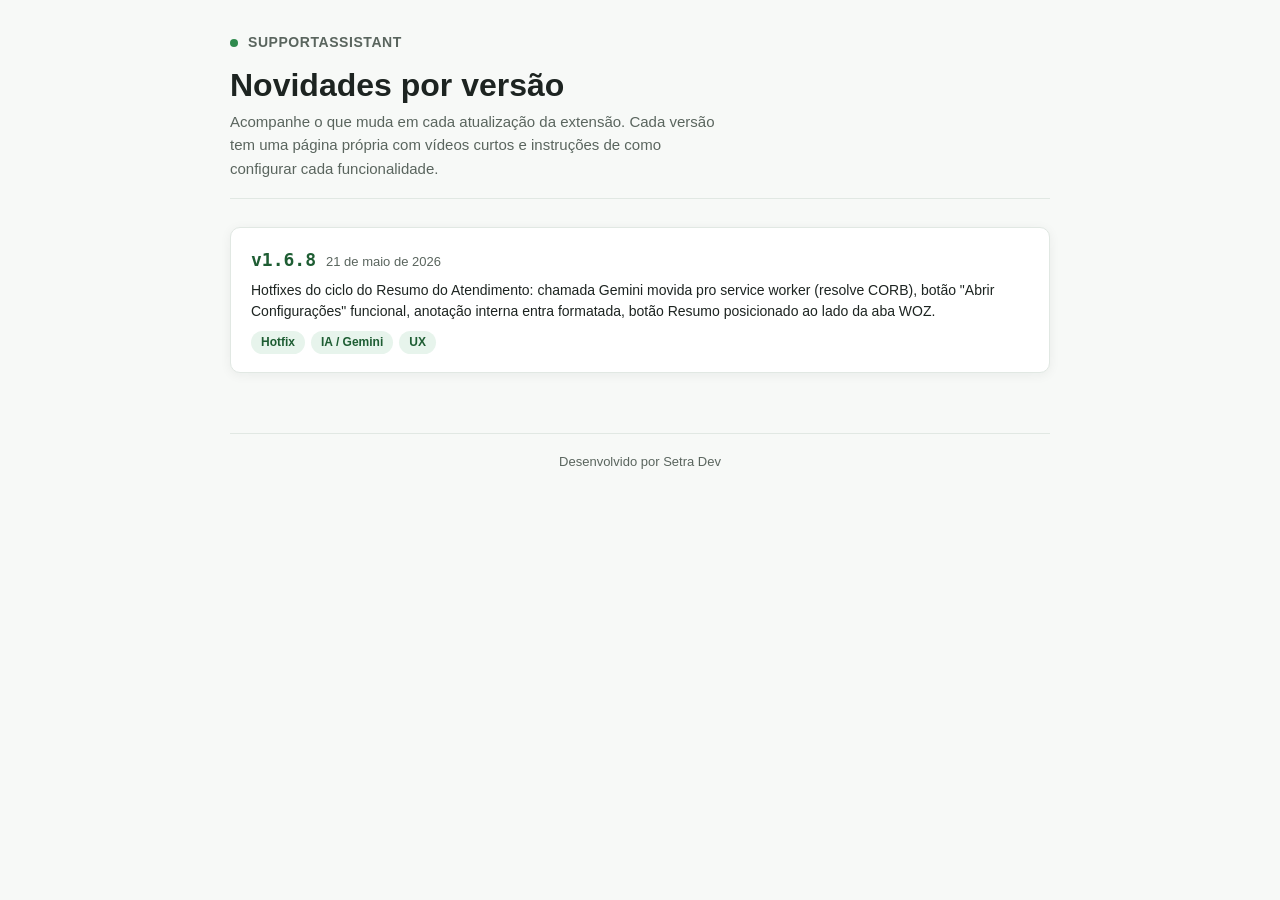
==== index.html @ e741cc5a "Scaffold inicial do site de novidades + pagina da v1.6.8 - index.html: lista de versoes publicadas, " ====
<!DOCTYPE html>
<html lang="pt-BR">
<head>
    <meta charset="UTF-8">
    <meta name="viewport" content="width=device-width, initial-scale=1.0">
    <title>SupportAssistant: Novidades</title>
    <meta name="description" content="Veja as novidades de cada versão do SupportAssistant, com vídeos explicativos das funcionalidades.">
    <link rel="stylesheet" href="assets/style.css">
</head>
<body>
    <main class="wrap">
        <header class="site-header">
            <div class="brand"><span class="dot"></span> SupportAssistant</div>
            <h1>Novidades por versão</h1>
            <p class="lead">Acompanhe o que muda em cada atualização da extensão. Cada versão tem uma página própria com vídeos curtos e instruções de como configurar cada funcionalidade.</p>
        </header>

        <section class="versions">

            <a class="version-card" href="v1.6.8/">
                <div class="v-row">
                    <span class="v-num">v1.6.8</span>
                    <span class="v-date">21 de maio de 2026</span>
                </div>
                <p class="v-summary">Hotfixes do ciclo do Resumo do Atendimento: chamada Gemini movida pro service worker (resolve CORB), botão "Abrir Configurações" funcional, anotação interna entra formatada, botão Resumo posicionado ao lado da aba WOZ.</p>
                <div class="v-tags">
                    <span class="v-tag">Hotfix</span>
                    <span class="v-tag">IA / Gemini</span>
                    <span class="v-tag">UX</span>
                </div>
            </a>

        </section>

        <footer class="site-footer">
            Desenvolvido por <a href="https://setradev.com" target="_blank" rel="noopener">Setra Dev</a>
        </footer>
    </main>
</body>
</html>
---- assets/style.css ----
/* SupportAssistant Novidades - identidade Setra Dev
   Limpo, mobile-first, verde como acento (alinhado com tema da extensão).
*/

:root {
    --bg: #f7f9f7;
    --bg-card: #ffffff;
    --fg: #1d2421;
    --fg-muted: #5a655e;
    --border: #e1e8e3;
    --accent: #2f8a4d;
    --accent-soft: #e7f4ec;
    --accent-deep: #1e5d33;
    --shadow: 0 2px 12px rgba(20, 40, 30, 0.06);
    --radius: 10px;
    --maxw: 860px;
    --font: -apple-system, BlinkMacSystemFont, "Segoe UI", Inter, Roboto, sans-serif;
    --mono: ui-monospace, "SF Mono", "Cascadia Mono", Consolas, monospace;
}

* { box-sizing: border-box; }

html, body {
    margin: 0;
    padding: 0;
    background: var(--bg);
    color: var(--fg);
    font-family: var(--font);
    font-size: 16px;
    line-height: 1.55;
    -webkit-font-smoothing: antialiased;
}

a { color: var(--accent-deep); text-decoration: none; }
a:hover { color: var(--accent); text-decoration: underline; }

/* ─── Layout ─────────────────────────────────────────────────────────── */
.wrap {
    max-width: var(--maxw);
    margin: 0 auto;
    padding: 32px 20px 80px;
}

.site-header {
    margin-bottom: 28px;
    padding-bottom: 18px;
    border-bottom: 1px solid var(--border);
}
.site-header .brand {
    display: flex;
    align-items: center;
    gap: 10px;
    font-weight: 700;
    font-size: 14px;
    color: var(--fg-muted);
    letter-spacing: 0.04em;
    text-transform: uppercase;
}
.site-header .brand .dot {
    width: 8px; height: 8px;
    background: var(--accent);
    border-radius: 50%;
}
.site-header h1 {
    margin: 12px 0 6px;
    font-size: 32px;
    line-height: 1.2;
    font-weight: 700;
}
.site-header p.lead {
    margin: 0;
    color: var(--fg-muted);
    font-size: 15px;
    max-width: 60ch;
}

/* ─── Lista de versões (index.html) ──────────────────────────────────── */
.versions {
    display: grid;
    gap: 14px;
}
.version-card {
    display: block;
    padding: 18px 20px;
    background: var(--bg-card);
    border: 1px solid var(--border);
    border-radius: var(--radius);
    box-shadow: var(--shadow);
    transition: transform 0.12s ease, border-color 0.12s ease;
}
.version-card:hover {
    text-decoration: none;
    border-color: var(--accent);
    transform: translateY(-1px);
}
.version-card .v-row {
    display: flex;
    align-items: baseline;
    gap: 10px;
    flex-wrap: wrap;
}
.version-card .v-num {
    font-family: var(--mono);
    font-size: 18px;
    font-weight: 700;
    color: var(--accent-deep);
}
.version-card .v-date {
    color: var(--fg-muted);
    font-size: 13px;
}
.version-card .v-summary {
    margin: 6px 0 0;
    color: var(--fg);
    font-size: 14px;
}
.version-card .v-tags {
    margin-top: 8px;
    display: flex;
    gap: 6px;
    flex-wrap: wrap;
}
.version-card .v-tag {
    background: var(--accent-soft);
    color: var(--accent-deep);
    border-radius: 999px;
    padding: 2px 10px;
    font-size: 12px;
    font-weight: 600;
}

/* ─── Página de versão ───────────────────────────────────────────────── */
.back-link {
    display: inline-flex;
    align-items: center;
    gap: 6px;
    font-size: 14px;
    margin-bottom: 18px;
    color: var(--fg-muted);
}
.back-link:hover { color: var(--accent); text-decoration: none; }

.version-meta {
    display: flex;
    align-items: baseline;
    gap: 12px;
    flex-wrap: wrap;
    margin-bottom: 6px;
}
.version-meta .v-num-big {
    font-family: var(--mono);
    font-size: 28px;
    font-weight: 700;
    color: var(--accent-deep);
}
.version-meta .v-date-big {
    color: var(--fg-muted);
    font-size: 14px;
}

.intro {
    background: var(--accent-soft);
    border-left: 3px solid var(--accent);
    padding: 14px 16px;
    border-radius: 0 var(--radius) var(--radius) 0;
    margin: 18px 0 36px;
    color: var(--fg);
    font-size: 15px;
}

/* ─── Features ───────────────────────────────────────────────────────── */
.feature {
    background: var(--bg-card);
    border: 1px solid var(--border);
    border-radius: var(--radius);
    box-shadow: var(--shadow);
    padding: 24px;
    margin-bottom: 24px;
}
.feature h2 {
    margin: 0 0 4px;
    font-size: 20px;
    display: flex;
    align-items: center;
    gap: 10px;
}
.feature h2 .icon {
    font-size: 24px;
    line-height: 1;
}
.feature .feature-sub {
    margin: 0 0 16px;
    color: var(--fg-muted);
    font-size: 14px;
}

.feature .video-wrap {
    margin: 16px 0;
    border-radius: var(--radius);
    overflow: hidden;
    background: #0e1411;
    border: 1px solid var(--border);
    position: relative;
}
.feature video {
    display: block;
    width: 100%;
    height: auto;
    background: #0e1411;
}
.feature .video-placeholder {
    aspect-ratio: 16 / 9;
    display: flex;
    align-items: center;
    justify-content: center;
    flex-direction: column;
    color: #b6c3bb;
    font-size: 14px;
    text-align: center;
    padding: 20px;
    background: linear-gradient(135deg, #1a221d, #0e1411);
}
.feature .video-placeholder .ph-icon {
    font-size: 38px;
    margin-bottom: 8px;
    opacity: 0.7;
}

.howto {
    margin-top: 16px;
    padding: 14px 16px;
    background: #f3f6f4;
    border-radius: 8px;
    border: 1px solid var(--border);
}
.howto h3 {
    margin: 0 0 6px;
    font-size: 13px;
    font-weight: 700;
    color: var(--fg-muted);
    text-transform: uppercase;
    letter-spacing: 0.04em;
}
.howto ol, .howto ul {
    margin: 6px 0;
    padding-left: 22px;
}
.howto li {
    margin-bottom: 4px;
    font-size: 14px;
}
.howto code {
    background: #e1e8e3;
    color: var(--accent-deep);
    padding: 1px 6px;
    border-radius: 4px;
    font-family: var(--mono);
    font-size: 13px;
}

.site-footer {
    margin-top: 60px;
    padding-top: 18px;
    border-top: 1px solid var(--border);
    color: var(--fg-muted);
    font-size: 13px;
    text-align: center;
}
.site-footer a { color: var(--fg-muted); }

/* ─── Mobile ─────────────────────────────────────────────────────────── */
@media (max-width: 600px) {
    .wrap { padding: 24px 16px 60px; }
    .site-header h1 { font-size: 26px; }
    .feature { padding: 18px; }
    .feature h2 { font-size: 18px; }
    .version-meta .v-num-big { font-size: 22px; }
}
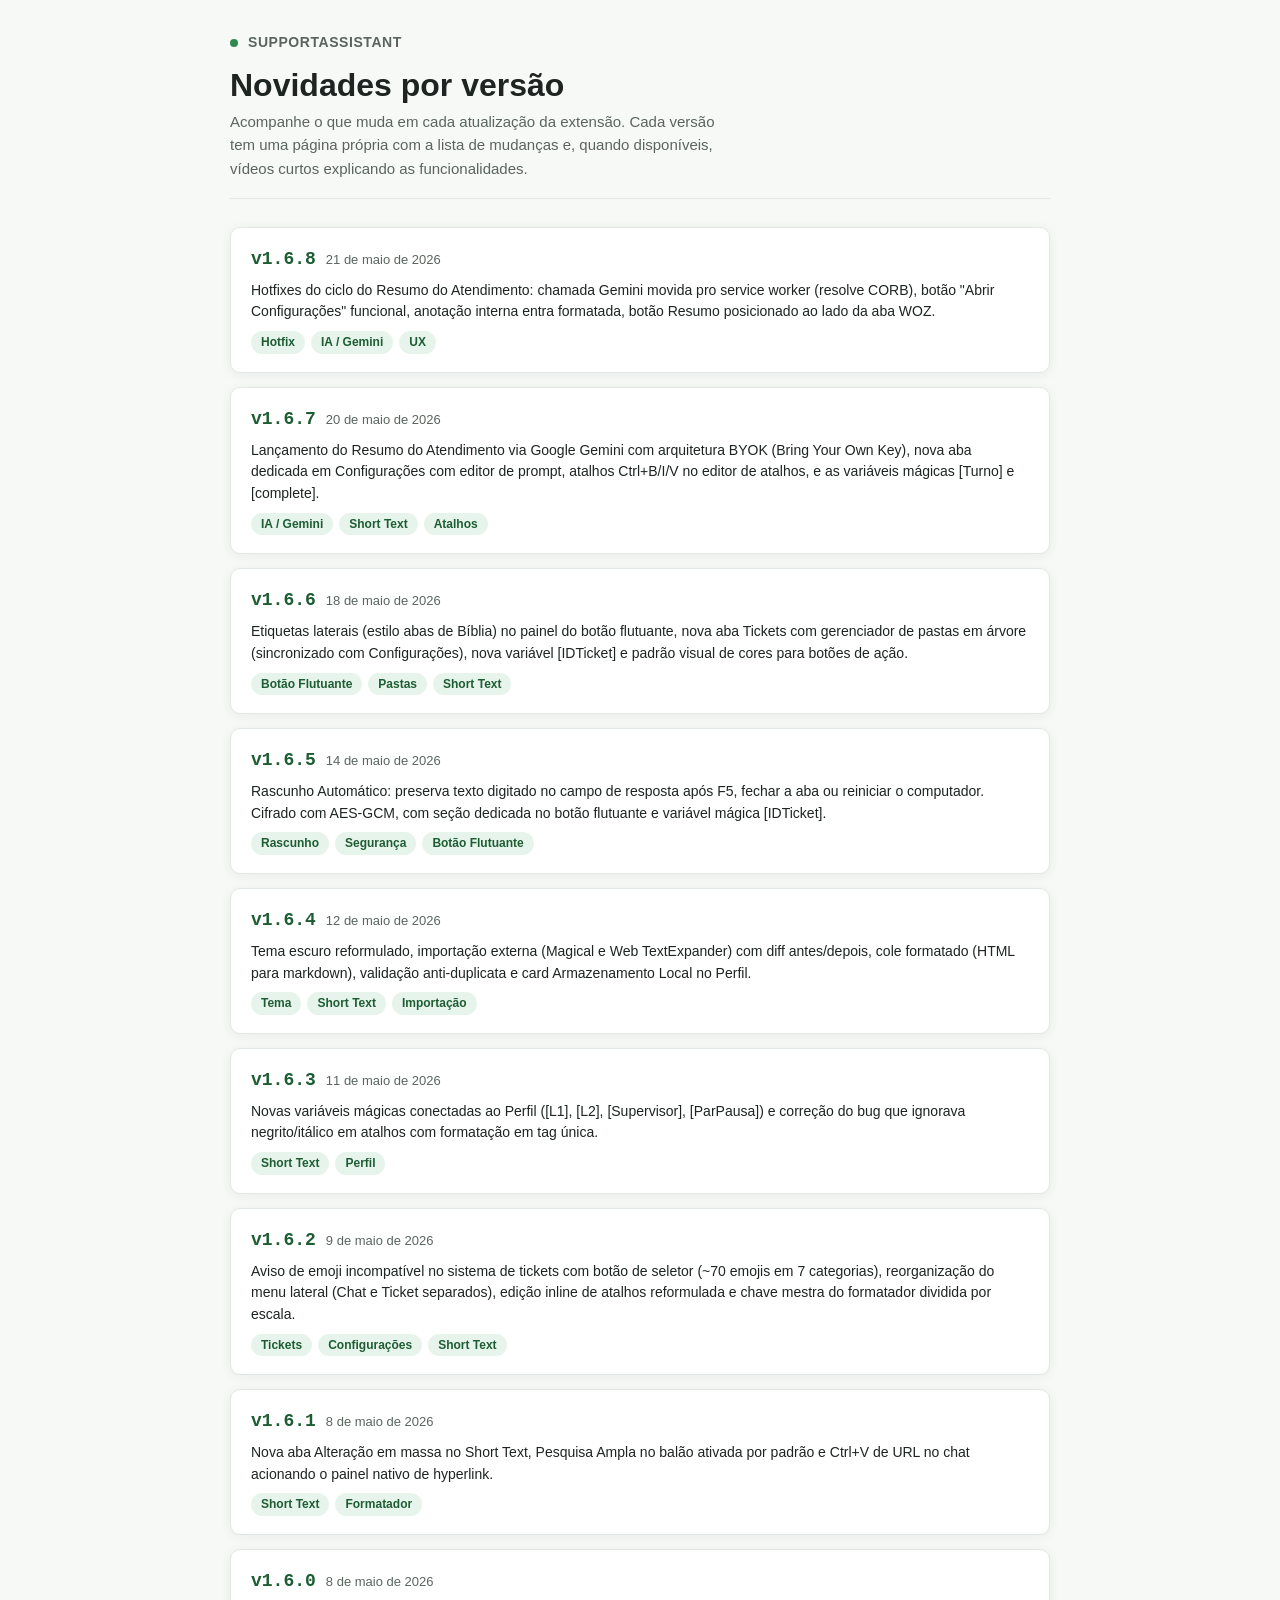
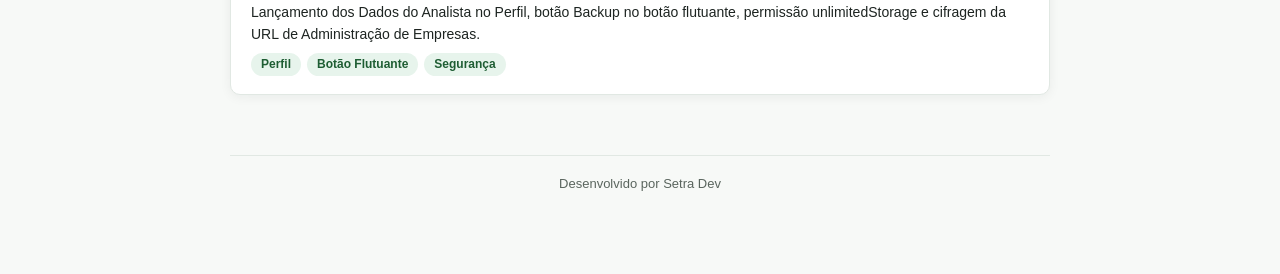
==== commit a71ec91a: "Adiciona páginas das versões 1.6.0 a 1.6.7 + index com todos os cards Index lista as 9 versões do ci" ====
--- a/index.html
+++ b/index.html
@@ -12,7 +12,7 @@
         <header class="site-header">
             <div class="brand"><span class="dot"></span> SupportAssistant</div>
             <h1>Novidades por versão</h1>
-            <p class="lead">Acompanhe o que muda em cada atualização da extensão. Cada versão tem uma página própria com vídeos curtos e instruções de como configurar cada funcionalidade.</p>
+            <p class="lead">Acompanhe o que muda em cada atualização da extensão. Cada versão tem uma página própria com a lista de mudanças e, quando disponíveis, vídeos curtos explicando as funcionalidades.</p>
         </header>
 
         <section class="versions">
@@ -30,6 +30,108 @@
                 </div>
             </a>
 
+            <a class="version-card" href="v1.6.7/">
+                <div class="v-row">
+                    <span class="v-num">v1.6.7</span>
+                    <span class="v-date">20 de maio de 2026</span>
+                </div>
+                <p class="v-summary">Lançamento do Resumo do Atendimento via Google Gemini com arquitetura BYOK (Bring Your Own Key), nova aba dedicada em Configurações com editor de prompt, atalhos Ctrl+B/I/V no editor de atalhos, e as variáveis mágicas [Turno] e [complete].</p>
+                <div class="v-tags">
+                    <span class="v-tag">IA / Gemini</span>
+                    <span class="v-tag">Short Text</span>
+                    <span class="v-tag">Atalhos</span>
+                </div>
+            </a>
+
+            <a class="version-card" href="v1.6.6/">
+                <div class="v-row">
+                    <span class="v-num">v1.6.6</span>
+                    <span class="v-date">18 de maio de 2026</span>
+                </div>
+                <p class="v-summary">Etiquetas laterais (estilo abas de Bíblia) no painel do botão flutuante, nova aba Tickets com gerenciador de pastas em árvore (sincronizado com Configurações), nova variável [IDTicket] e padrão visual de cores para botões de ação.</p>
+                <div class="v-tags">
+                    <span class="v-tag">Botão Flutuante</span>
+                    <span class="v-tag">Pastas</span>
+                    <span class="v-tag">Short Text</span>
+                </div>
+            </a>
+
+            <a class="version-card" href="v1.6.5/">
+                <div class="v-row">
+                    <span class="v-num">v1.6.5</span>
+                    <span class="v-date">14 de maio de 2026</span>
+                </div>
+                <p class="v-summary">Rascunho Automático: preserva texto digitado no campo de resposta após F5, fechar a aba ou reiniciar o computador. Cifrado com AES-GCM, com seção dedicada no botão flutuante e variável mágica [IDTicket].</p>
+                <div class="v-tags">
+                    <span class="v-tag">Rascunho</span>
+                    <span class="v-tag">Segurança</span>
+                    <span class="v-tag">Botão Flutuante</span>
+                </div>
+            </a>
+
+            <a class="version-card" href="v1.6.4/">
+                <div class="v-row">
+                    <span class="v-num">v1.6.4</span>
+                    <span class="v-date">12 de maio de 2026</span>
+                </div>
+                <p class="v-summary">Tema escuro reformulado, importação externa (Magical e Web TextExpander) com diff antes/depois, cole formatado (HTML para markdown), validação anti-duplicata e card Armazenamento Local no Perfil.</p>
+                <div class="v-tags">
+                    <span class="v-tag">Tema</span>
+                    <span class="v-tag">Short Text</span>
+                    <span class="v-tag">Importação</span>
+                </div>
+            </a>
+
+            <a class="version-card" href="v1.6.3/">
+                <div class="v-row">
+                    <span class="v-num">v1.6.3</span>
+                    <span class="v-date">11 de maio de 2026</span>
+                </div>
+                <p class="v-summary">Novas variáveis mágicas conectadas ao Perfil ([L1], [L2], [Supervisor], [ParPausa]) e correção do bug que ignorava negrito/itálico em atalhos com formatação em tag única.</p>
+                <div class="v-tags">
+                    <span class="v-tag">Short Text</span>
+                    <span class="v-tag">Perfil</span>
+                </div>
+            </a>
+
+            <a class="version-card" href="v1.6.2/">
+                <div class="v-row">
+                    <span class="v-num">v1.6.2</span>
+                    <span class="v-date">9 de maio de 2026</span>
+                </div>
+                <p class="v-summary">Aviso de emoji incompatível no sistema de tickets com botão de seletor (~70 emojis em 7 categorias), reorganização do menu lateral (Chat e Ticket separados), edição inline de atalhos reformulada e chave mestra do formatador dividida por escala.</p>
+                <div class="v-tags">
+                    <span class="v-tag">Tickets</span>
+                    <span class="v-tag">Configurações</span>
+                    <span class="v-tag">Short Text</span>
+                </div>
+            </a>
+
+            <a class="version-card" href="v1.6.1/">
+                <div class="v-row">
+                    <span class="v-num">v1.6.1</span>
+                    <span class="v-date">8 de maio de 2026</span>
+                </div>
+                <p class="v-summary">Nova aba Alteração em massa no Short Text, Pesquisa Ampla no balão ativada por padrão e Ctrl+V de URL no chat acionando o painel nativo de hyperlink.</p>
+                <div class="v-tags">
+                    <span class="v-tag">Short Text</span>
+                    <span class="v-tag">Formatador</span>
+                </div>
+            </a>
+
+            <a class="version-card" href="v1.6.0/">
+                <div class="v-row">
+                    <span class="v-num">v1.6.0</span>
+                    <span class="v-date">8 de maio de 2026</span>
+                </div>
+                <p class="v-summary">Lançamento dos Dados do Analista no Perfil, botão Backup no botão flutuante, permissão unlimitedStorage e cifragem da URL de Administração de Empresas.</p>
+                <div class="v-tags">
+                    <span class="v-tag">Perfil</span>
+                    <span class="v-tag">Botão Flutuante</span>
+                    <span class="v-tag">Segurança</span>
+                </div>
+            </a>
+
         </section>
 
         <footer class="site-footer">
--- a/assets/style.css
+++ b/assets/style.css
@@ -220,6 +220,12 @@
     padding: 20px;
     background: linear-gradient(135deg, #1a221d, #0e1411);
 }
+/* O atributo HTML "hidden" precisa vencer a regra acima de display:flex.
+   Sem essa linha, o placeholder fica visível mesmo quando o JS marcou
+   hidden=true (ou seja: quando o vídeo carregou com sucesso). */
+.feature .video-placeholder[hidden] {
+    display: none;
+}
 .feature .video-placeholder .ph-icon {
     font-size: 38px;
     margin-bottom: 8px;
@@ -256,6 +262,45 @@
     border-radius: 4px;
     font-family: var(--mono);
     font-size: 13px;
+}
+
+/* ─── Changelog simples (página de versão sem "features" decoradas) ─── */
+.changelog {
+    background: var(--bg-card);
+    border: 1px solid var(--border);
+    border-radius: var(--radius);
+    box-shadow: var(--shadow);
+    padding: 24px 28px;
+    margin-bottom: 24px;
+}
+.changelog h2 {
+    margin: 0 0 14px;
+    font-size: 18px;
+    color: var(--fg);
+}
+.changes {
+    list-style: none;
+    padding: 0;
+    margin: 0;
+}
+.changes li {
+    padding: 12px 0;
+    border-bottom: 1px solid var(--border);
+    font-size: 14px;
+    line-height: 1.55;
+}
+.changes li:last-child { border-bottom: none; }
+.tag-mod {
+    display: inline-block;
+    background: var(--accent-soft);
+    color: var(--accent-deep);
+    font-family: var(--mono);
+    font-size: 11px;
+    font-weight: 700;
+    padding: 2px 8px;
+    border-radius: 999px;
+    margin-right: 8px;
+    vertical-align: middle;
 }
 
 .site-footer {
